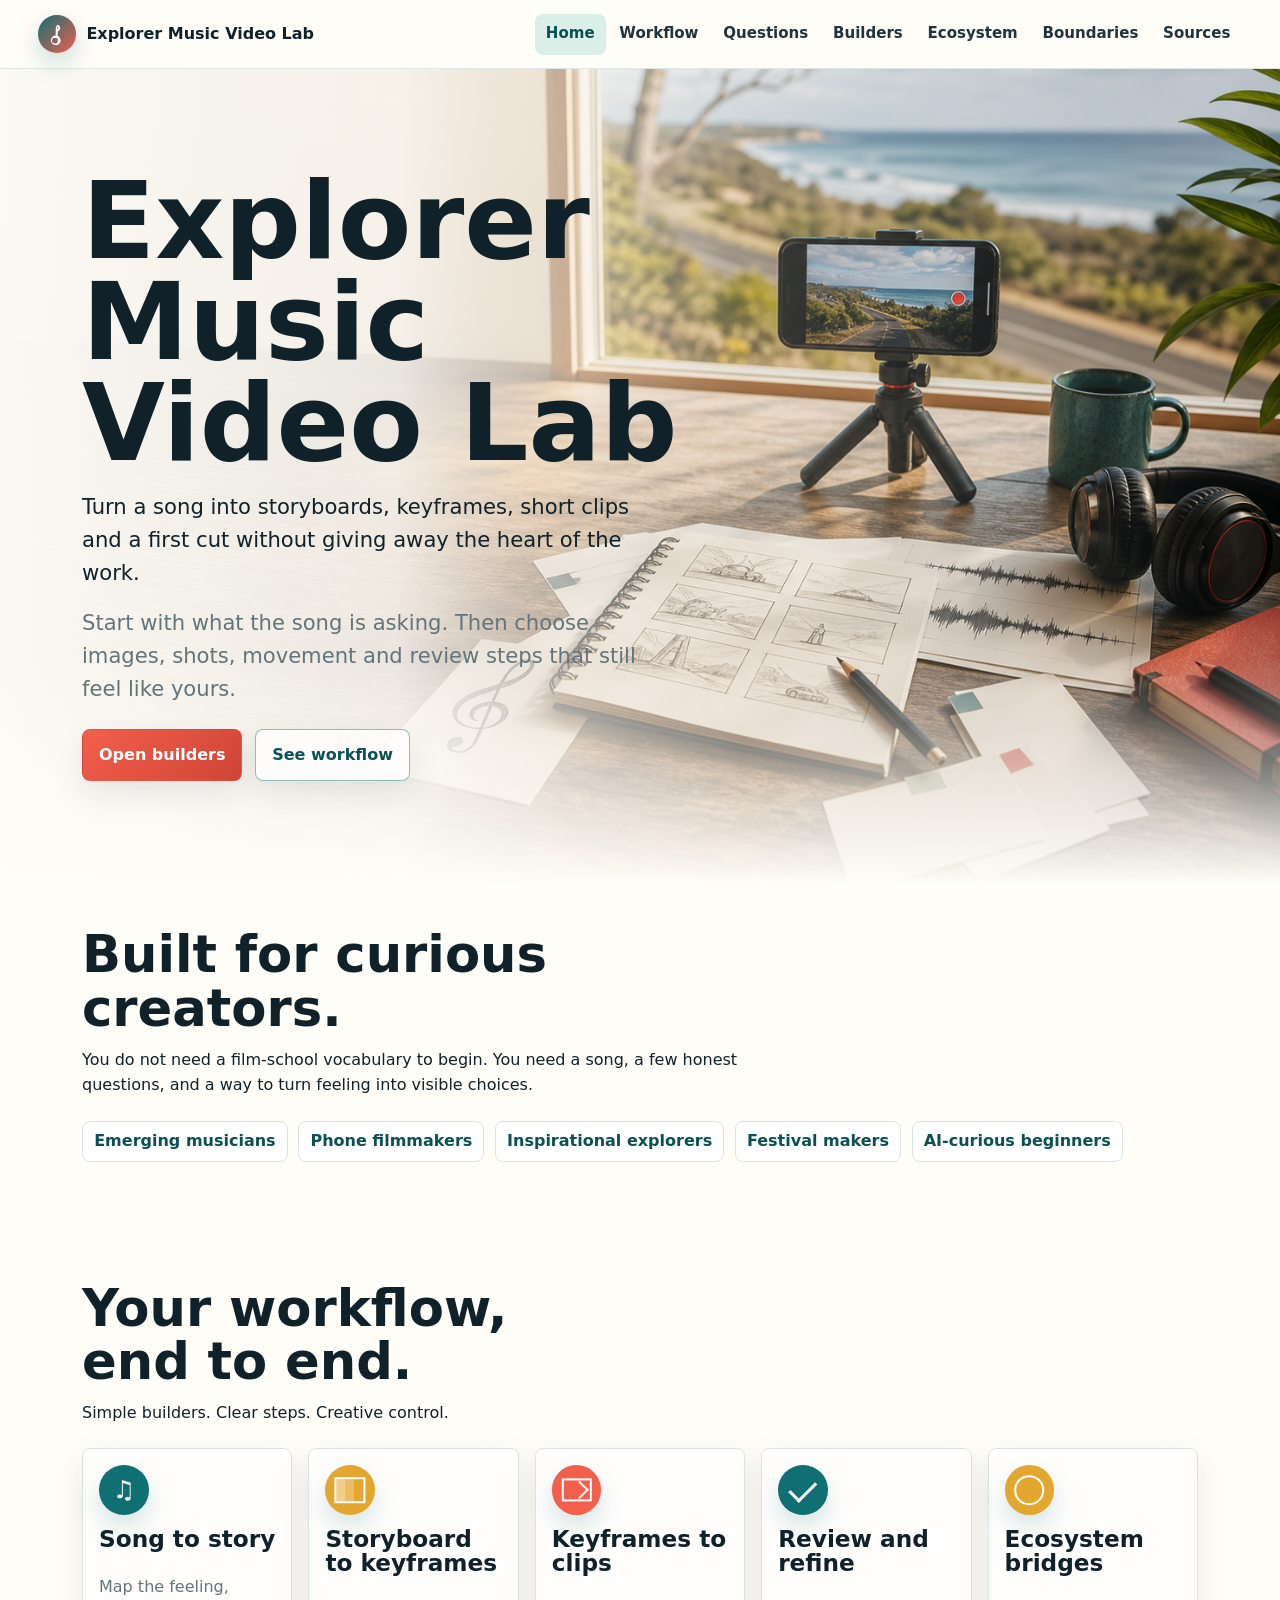
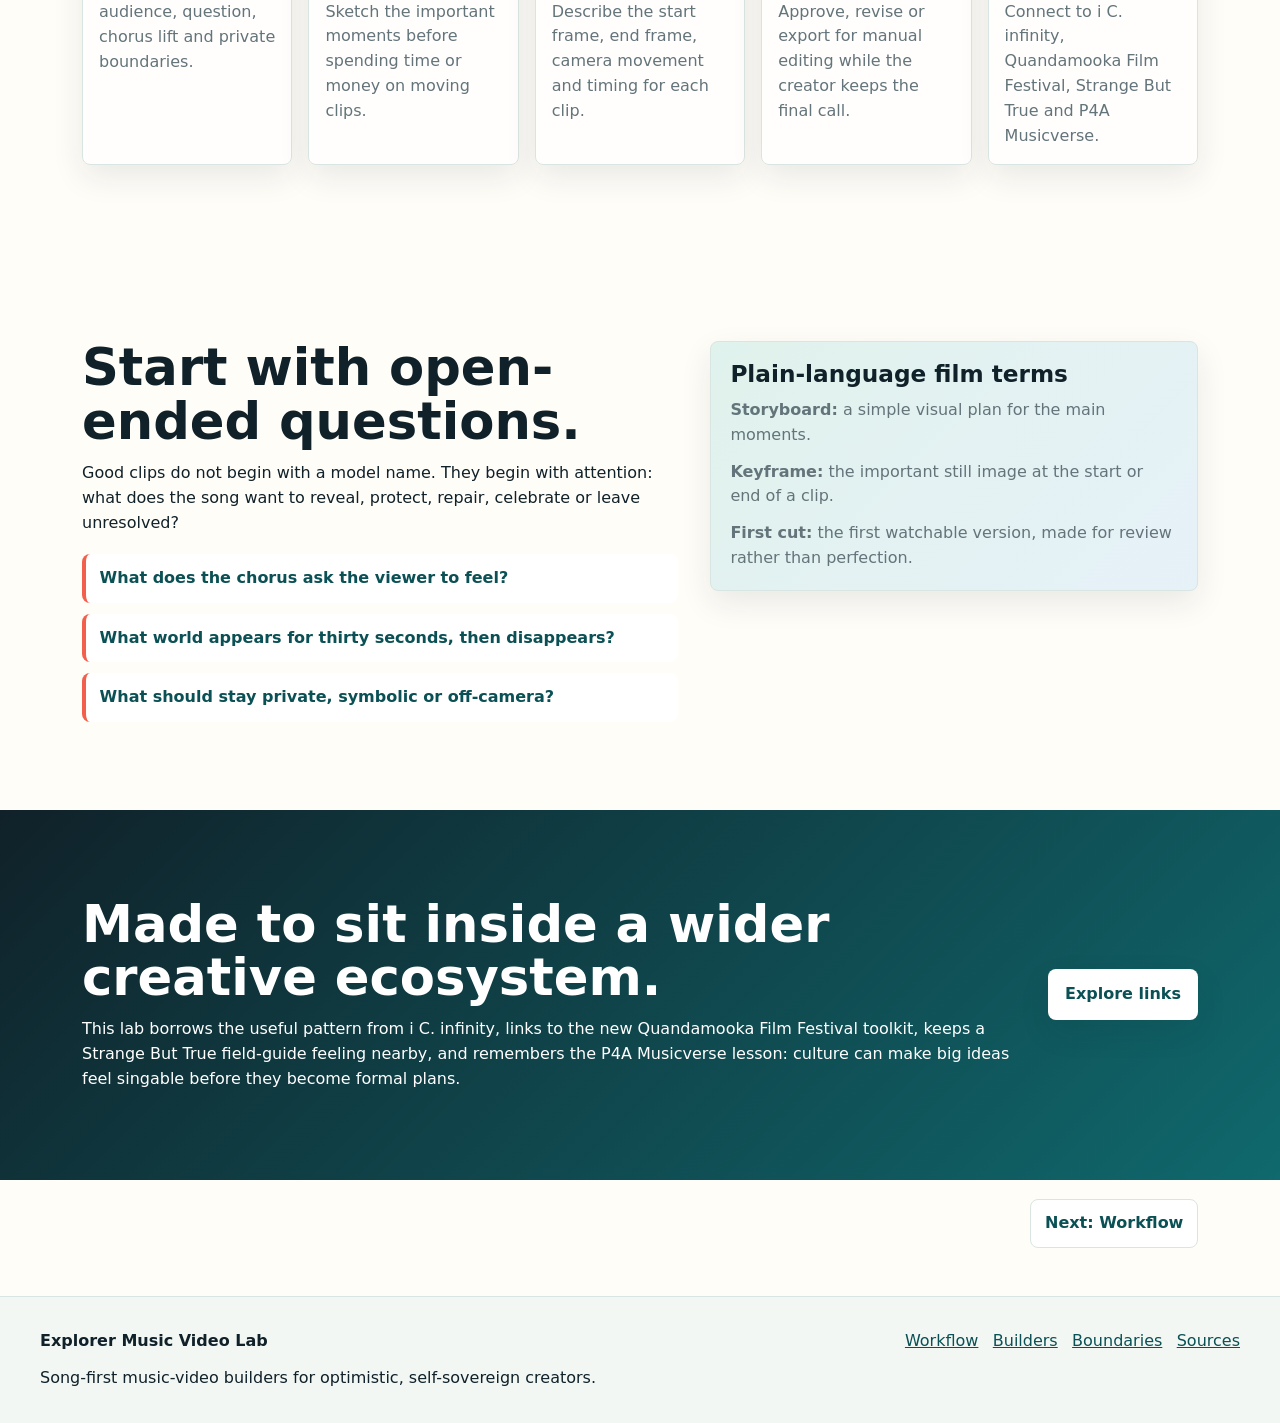
==== index.html @ 7ba35213 "Create explorer music video lab" ====
<!doctype html>
<html lang="en-AU">
  <head>
    <meta charset="utf-8">
    <meta name="viewport" content="width=device-width, initial-scale=1">
    <title>Explorer Music Video Lab</title>
    <meta name="description" content="A practical music-video clip builder for emerging musicians, phone filmmakers, artists, community storytellers and optimistic explorers.">
    <meta property="og:site_name" content="Explorer Music Video Lab">
    <meta property="og:type" content="website">
    <meta property="og:title" content="Explorer Music Video Lab">
    <meta property="og:description" content="Turn songs into storyboards, keyframes, short clips and review-ready music-video plans.">
    <meta property="og:image" content="assets/img/hero-workbench.png">
    <meta name="twitter:card" content="summary_large_image">
    <meta name="theme-color" content="#0f6f73">
    <link rel="icon" href="assets/favicon.svg" type="image/svg+xml">
    <link rel="stylesheet" href="assets/css/styles.css">
  </head>
  <body data-page="home">
    <a class="skip-link" href="#main">Skip to content</a>
    <header class="site-header" data-site-header></header>
    <main id="main">
      <section class="hero hero-home">
        <div class="hero-media" aria-hidden="true">
          <img src="assets/img/hero-workbench.png" alt="">
        </div>
        <div class="hero-copy">
          <h1>Explorer Music Video Lab</h1>
          <p>Turn a song into storyboards, keyframes, short clips and a first cut without giving away the heart of the work.</p>
          <p class="plain-note">Start with what the song is asking. Then choose images, shots, movement and review steps that still feel like yours.</p>
          <div class="hero-actions" aria-label="Primary actions">
            <a class="button primary" href="builders/index.html">Open builders</a>
            <a class="button secondary" href="workflow.html">See workflow</a>
          </div>
        </div>
      </section>

      <section class="section intro-strip" aria-labelledby="built-for-title">
        <div class="section-heading">
          <h2 id="built-for-title">Built for curious creators.</h2>
          <p>You do not need a film-school vocabulary to begin. You need a song, a few honest questions, and a way to turn feeling into visible choices.</p>
        </div>
        <div class="signal-row">
          <span>Emerging musicians</span>
          <span>Phone filmmakers</span>
          <span>Inspirational explorers</span>
          <span>Festival makers</span>
          <span>AI-curious beginners</span>
        </div>
      </section>

      <section class="section workflow-preview" aria-labelledby="workflow-title">
        <div class="section-heading compact">
          <h2 id="workflow-title">Your workflow, end to end.</h2>
          <p>Simple builders. Clear steps. Creative control.</p>
        </div>
        <div class="workflow-cards">
          <a class="step-card" href="builders/song-seed.html">
            <span class="step-icon music"></span>
            <h3>Song to story</h3>
            <p>Map the feeling, audience, question, chorus lift and private boundaries.</p>
          </a>
          <a class="step-card" href="builders/storyboard.html">
            <span class="step-icon board"></span>
            <h3>Storyboard to keyframes</h3>
            <p>Sketch the important moments before spending time or money on moving clips.</p>
          </a>
          <a class="step-card" href="builders/keyframe-shot.html">
            <span class="step-icon frame"></span>
            <h3>Keyframes to clips</h3>
            <p>Describe the start frame, end frame, camera movement and timing for each clip.</p>
          </a>
          <a class="step-card" href="builders/clip-review.html">
            <span class="step-icon review"></span>
            <h3>Review and refine</h3>
            <p>Approve, revise or export for manual editing while the creator keeps the final call.</p>
          </a>
          <a class="step-card" href="ecosystem.html">
            <span class="step-icon bridge"></span>
            <h3>Ecosystem bridges</h3>
            <p>Connect to i C. infinity, Quandamooka Film Festival, Strange But True and P4A Musicverse.</p>
          </a>
        </div>
      </section>

      <section class="section split-section" aria-labelledby="question-title">
        <div>
          <h2 id="question-title">Start with open-ended questions.</h2>
          <p>Good clips do not begin with a model name. They begin with attention: what does the song want to reveal, protect, repair, celebrate or leave unresolved?</p>
          <div class="question-stack">
            <a href="questions.html#song">What does the chorus ask the viewer to feel?</a>
            <a href="questions.html#world">What world appears for thirty seconds, then disappears?</a>
            <a href="questions.html#boundaries">What should stay private, symbolic or off-camera?</a>
          </div>
        </div>
        <div class="studio-panel">
          <h3>Plain-language film terms</h3>
          <p><strong>Storyboard:</strong> a simple visual plan for the main moments.</p>
          <p><strong>Keyframe:</strong> the important still image at the start or end of a clip.</p>
          <p><strong>First cut:</strong> the first watchable version, made for review rather than perfection.</p>
        </div>
      </section>

      <section class="section bridge-band" aria-labelledby="bridge-title">
        <div>
          <h2 id="bridge-title">Made to sit inside a wider creative ecosystem.</h2>
          <p>This lab borrows the useful pattern from i C. infinity, links to the new Quandamooka Film Festival toolkit, keeps a Strange But True field-guide feeling nearby, and remembers the P4A Musicverse lesson: culture can make big ideas feel singable before they become formal plans.</p>
        </div>
        <a class="button light" href="ecosystem.html">Explore links</a>
      </section>

      <nav class="page-nav" data-page-nav aria-label="Page navigation"></nav>
    </main>
    <footer class="site-footer" data-site-footer></footer>
    <button class="to-top" type="button" data-to-top aria-label="Back to top">Top</button>
    <script src="assets/js/site.js"></script>
  </body>
</html>
---- assets/css/styles.css ----
:root {
  --ink: #102129;
  --ink-2: #20343b;
  --muted: #63747a;
  --paper: #fffdf8;
  --paper-2: #f7fbf8;
  --line: #d9e5e2;
  --teal: #0f6f73;
  --teal-dark: #0a5054;
  --coral: #f25f4c;
  --coral-dark: #cf4536;
  --gold: #e3a72f;
  --mint: #d9efe8;
  --sky: #dcecf5;
  --shadow: 0 20px 55px rgba(16, 33, 41, .12);
  --soft-shadow: 0 12px 32px rgba(16, 33, 41, .09);
  --radius: 8px;
  --max: 1180px;
}

* {
  box-sizing: border-box;
}

html {
  scroll-behavior: smooth;
}

body {
  margin: 0;
  color: var(--ink);
  background:
    linear-gradient(180deg, rgba(15, 111, 115, .06), transparent 28rem),
    var(--paper);
  font-family: Inter, ui-sans-serif, system-ui, -apple-system, BlinkMacSystemFont, "Segoe UI", Arial, sans-serif;
  line-height: 1.55;
}

img,
svg {
  max-width: 100%;
  display: block;
}

a {
  color: var(--teal-dark);
}

a:hover,
a:focus-visible {
  color: var(--coral-dark);
}

.skip-link {
  position: absolute;
  left: 1rem;
  top: .6rem;
  z-index: 30;
  transform: translateY(-140%);
  padding: .65rem .85rem;
  border-radius: var(--radius);
  background: var(--ink);
  color: white;
  text-decoration: none;
}

.skip-link:focus {
  transform: translateY(0);
}

.site-header {
  position: sticky;
  top: 0;
  z-index: 20;
  display: flex;
  align-items: center;
  justify-content: space-between;
  gap: 1rem;
  padding: .85rem clamp(1rem, 3vw, 2.5rem);
  border-bottom: 1px solid rgba(217, 229, 226, .86);
  background: rgba(255, 253, 248, .94);
  backdrop-filter: blur(16px);
}

.brand {
  display: inline-flex;
  align-items: center;
  gap: .65rem;
  min-width: 0;
  color: var(--ink);
  text-decoration: none;
  font-weight: 900;
}

.brand-mark {
  display: inline-grid;
  place-items: center;
  flex: 0 0 auto;
  width: 2.35rem;
  height: 2.35rem;
  border-radius: 50%;
  color: white;
  background: linear-gradient(135deg, var(--teal), var(--coral));
  box-shadow: 0 10px 24px rgba(15, 111, 115, .22);
}

.brand-mark svg {
  width: 1.4rem;
  height: 1.4rem;
}

.brand span:last-child {
  overflow-wrap: anywhere;
}

.nav-toggle {
  display: none;
}

.site-nav {
  display: flex;
  align-items: center;
  gap: .15rem;
  flex-wrap: wrap;
  justify-content: flex-end;
}

.site-nav a {
  padding: .55rem .7rem;
  border-radius: var(--radius);
  color: var(--ink-2);
  text-decoration: none;
  font-size: .94rem;
  font-weight: 750;
}

.site-nav a[aria-current="page"],
.site-nav a:hover,
.site-nav a:focus-visible {
  color: var(--teal-dark);
  background: var(--mint);
}

.hero {
  position: relative;
  min-height: clamp(34rem, 76vh, 50rem);
  display: grid;
  align-items: center;
  overflow: hidden;
}

.hero-media {
  position: absolute;
  inset: 0;
  z-index: 0;
  background: var(--paper-2);
}

.hero-media::after {
  content: "";
  position: absolute;
  inset: 0;
  background:
    linear-gradient(90deg, rgba(255, 253, 248, .98) 0%, rgba(255, 253, 248, .88) 31%, rgba(255, 253, 248, .2) 58%, rgba(255, 253, 248, 0) 100%),
    linear-gradient(180deg, rgba(255, 253, 248, 0) 72%, var(--paper) 100%);
}

.hero-media img {
  width: 100%;
  height: 100%;
  object-fit: cover;
  object-position: center right;
}

.hero-copy {
  position: relative;
  z-index: 1;
  width: min(100%, var(--max));
  margin-inline: auto;
  padding: clamp(5rem, 8vw, 8rem) clamp(1rem, 4vw, 2rem);
}

.hero-copy h1 {
  max-width: 9.5ch;
  margin: 0;
  font-size: clamp(3rem, 9vw, 6.7rem);
  line-height: .94;
  letter-spacing: 0;
}

.hero-copy p {
  max-width: 35rem;
  margin: 1.1rem 0 0;
  font-size: clamp(1.05rem, 1.7vw, 1.32rem);
}

.plain-note {
  color: var(--muted);
}

.hero-actions,
.button-row {
  display: flex;
  flex-wrap: wrap;
  gap: .8rem;
  margin-top: 1.5rem;
}

.button,
button.button {
  display: inline-flex;
  align-items: center;
  justify-content: center;
  min-height: 2.8rem;
  padding: .78rem 1rem;
  border: 1px solid var(--line);
  border-radius: var(--radius);
  color: var(--ink);
  background: white;
  text-decoration: none;
  font: inherit;
  font-weight: 850;
  cursor: pointer;
  box-shadow: var(--soft-shadow);
}

.button.primary,
.button.light {
  border-color: transparent;
  color: white;
  background: linear-gradient(135deg, var(--coral), var(--coral-dark));
}

.button.secondary {
  color: var(--teal-dark);
  background: rgba(255, 255, 255, .72);
  border-color: rgba(15, 111, 115, .45);
}

.button.light {
  background: white;
  color: var(--teal-dark);
}

.section,
.page-shell {
  width: min(100%, var(--max));
  margin-inline: auto;
  padding: clamp(3rem, 7vw, 5.5rem) clamp(1rem, 4vw, 2rem);
}

.page-shell {
  padding-top: 0;
}

.page-shell > .section {
  width: 100%;
  padding-inline: 0;
}

.section-heading {
  max-width: 45rem;
}

.section-heading.compact {
  max-width: 34rem;
}

h1,
h2,
h3 {
  margin: 0;
  line-height: 1.05;
  letter-spacing: 0;
}

h2 {
  font-size: clamp(2rem, 4vw, 3.4rem);
}

h3 {
  font-size: clamp(1.18rem, 2vw, 1.45rem);
}

p {
  margin: .75rem 0 0;
}

.intro-strip {
  display: grid;
  gap: 1.5rem;
  padding-top: 2.8rem;
}

.signal-row {
  display: flex;
  flex-wrap: wrap;
  gap: .65rem;
}

.signal-row span {
  display: inline-flex;
  min-height: 2.3rem;
  align-items: center;
  border: 1px solid var(--line);
  border-radius: var(--radius);
  padding: .42rem .7rem;
  background: white;
  color: var(--teal-dark);
  font-weight: 800;
}

.workflow-preview {
  padding-top: 2rem;
}

.workflow-cards,
.link-grid,
.boundary-grid,
.question-board {
  display: grid;
  grid-template-columns: repeat(3, minmax(0, 1fr));
  gap: 1rem;
  margin-top: 1.4rem;
}

.workflow-cards {
  grid-template-columns: repeat(5, minmax(0, 1fr));
}

.step-card,
.link-grid article,
.boundary-grid article,
.question-board article,
.studio-panel,
.builder-card,
.form-card,
.preview-card,
.source-list {
  min-width: 0;
  border: 1px solid var(--line);
  border-radius: var(--radius);
  background: rgba(255, 255, 255, .78);
  box-shadow: var(--soft-shadow);
}

.step-card {
  display: grid;
  grid-template-rows: auto auto 1fr;
  gap: .75rem;
  min-height: 18rem;
  padding: 1rem;
  color: inherit;
  text-decoration: none;
}

.step-card p,
.link-grid p,
.boundary-grid p,
.question-board p,
.builder-card p,
.studio-panel p {
  color: var(--muted);
}

.step-icon {
  width: 3.1rem;
  height: 3.1rem;
  border-radius: 50%;
  background: var(--teal);
  position: relative;
  box-shadow: 0 12px 26px rgba(15, 111, 115, .18);
}

.step-icon::before,
.step-icon::after {
  content: "";
  position: absolute;
  inset: 50% auto auto 50%;
  transform: translate(-50%, -50%);
}

.step-icon.music::before {
  content: "\266B";
  color: white;
  font-size: 1.55rem;
  font-weight: 900;
}

.step-icon.board::before {
  width: 1.7rem;
  height: 1.35rem;
  border: 2px solid white;
  box-shadow: inset .55rem 0 0 rgba(255,255,255,.25), inset 1.1rem 0 0 rgba(255,255,255,.25);
}

.step-icon.frame::before {
  width: 1.65rem;
  height: 1.2rem;
  border: 2px solid white;
}

.step-icon.frame::after {
  width: .7rem;
  height: .7rem;
  border-top: 2px solid white;
  border-right: 2px solid white;
  transform: translate(-30%, -50%) rotate(45deg);
}

.step-icon.review::before {
  width: 1.45rem;
  height: .78rem;
  border-left: 3px solid white;
  border-bottom: 3px solid white;
  transform: translate(-50%, -60%) rotate(-45deg);
}

.step-icon.bridge::before {
  width: 1.6rem;
  height: 1.6rem;
  border: 2px solid white;
  border-radius: 50%;
}

.step-card:nth-child(2) .step-icon,
.step-card:nth-child(5) .step-icon {
  background: var(--gold);
}

.step-card:nth-child(3) .step-icon {
  background: var(--coral);
}

.split-section {
  display: grid;
  grid-template-columns: minmax(0, 1.1fr) minmax(18rem, .9fr);
  gap: clamp(1rem, 4vw, 2rem);
  align-items: start;
}

.question-stack {
  display: grid;
  gap: .65rem;
  margin-top: 1.2rem;
}

.question-stack a {
  display: block;
  padding: .75rem .85rem;
  border-left: 4px solid var(--coral);
  background: white;
  border-radius: var(--radius);
  text-decoration: none;
  font-weight: 800;
}

.studio-panel {
  padding: 1.2rem;
  background:
    linear-gradient(135deg, rgba(217, 239, 232, .8), rgba(220, 236, 245, .72)),
    white;
}

.bridge-band {
  width: 100%;
  max-width: none;
  display: grid;
  grid-template-columns: minmax(0, 1fr) auto;
  gap: 1rem;
  align-items: center;
  padding-inline: max(clamp(1rem, 4vw, 2rem), calc((100vw - var(--max)) / 2 + 2rem));
  color: white;
  background:
    linear-gradient(135deg, rgba(16, 33, 41, .94), rgba(15, 111, 115, .92)),
    var(--ink);
}

.bridge-band h2,
.bridge-band p {
  color: white;
}

.page-hero {
  padding: clamp(4.8rem, 9vw, 8rem) 0 clamp(2rem, 5vw, 4rem);
  max-width: 50rem;
}

.small-hero h1 {
  max-width: 12ch;
  font-size: clamp(3rem, 8vw, 5.8rem);
}

.small-hero p {
  font-size: clamp(1.05rem, 2vw, 1.35rem);
  color: var(--muted);
}

.timeline {
  display: grid;
  gap: 1rem;
  margin-top: 1.3rem;
}

.timeline article {
  display: grid;
  grid-template-columns: 4.2rem minmax(0, .7fr) minmax(0, 1fr) auto;
  gap: 1rem;
  align-items: center;
  padding: 1rem;
  border: 1px solid var(--line);
  border-radius: var(--radius);
  background: white;
  box-shadow: var(--soft-shadow);
}

.timeline span {
  display: inline-grid;
  place-items: center;
  width: 3.2rem;
  height: 3.2rem;
  border-radius: 50%;
  color: white;
  background: var(--teal);
  font-weight: 1000;
}

.timeline p {
  color: var(--muted);
}

.timeline a,
.link-grid a {
  font-weight: 850;
}

.question-board article,
.boundary-grid article,
.link-grid article {
  padding: 1.1rem;
}

.link-grid span {
  display: block;
  margin-bottom: .65rem;
  color: var(--coral-dark);
  font-weight: 900;
}

.source-list {
  padding: 1.3rem;
}

.source-list h2 + p {
  margin-bottom: 1.4rem;
}

.builder-directory {
  display: grid;
  grid-template-columns: repeat(3, minmax(0, 1fr));
  gap: 1rem;
  margin-top: 1.4rem;
}

.builder-card {
  display: grid;
  gap: .65rem;
  padding: 1rem;
  color: inherit;
  text-decoration: none;
}

.builder-card span {
  color: var(--teal-dark);
  font-weight: 950;
}

.builder-layout {
  display: grid;
  grid-template-columns: minmax(0, 1fr) minmax(21rem, .8fr);
  gap: 1rem;
  align-items: start;
}

.form-card,
.preview-card {
  padding: 1rem;
}

.builder-form {
  display: grid;
  gap: 1rem;
}

.field {
  display: grid;
  gap: .35rem;
}

.field label {
  font-weight: 850;
}

.field small {
  color: var(--muted);
}

input,
textarea,
select {
  width: 100%;
  border: 1px solid #c8d7d3;
  border-radius: var(--radius);
  padding: .78rem .82rem;
  color: var(--ink);
  background: white;
  font: inherit;
}

textarea {
  min-height: 7.5rem;
  resize: vertical;
}

.preview-card {
  position: sticky;
  top: 5.5rem;
}

.markdown-preview {
  min-height: 18rem;
  max-height: 46vh;
  overflow: auto;
  white-space: pre-wrap;
  word-break: break-word;
  border: 1px solid var(--line);
  border-radius: var(--radius);
  padding: 1rem;
  background: #0d2028;
  color: #f4fbf7;
  font: 500 .92rem/1.55 ui-monospace, SFMono-Regular, Menlo, Consolas, "Liberation Mono", monospace;
}

.builder-actions {
  display: flex;
  flex-wrap: wrap;
  gap: .65rem;
  margin-top: 1rem;
}

.copy-status {
  min-height: 1.5rem;
  color: var(--teal-dark);
  font-weight: 800;
}

.page-nav {
  width: min(100%, var(--max));
  margin: 0 auto;
  padding: 1.2rem clamp(1rem, 4vw, 2rem) 3rem;
  display: flex;
  justify-content: space-between;
  gap: 1rem;
}

.page-nav a {
  display: inline-flex;
  max-width: 48%;
  padding: .7rem .85rem;
  border: 1px solid var(--line);
  border-radius: var(--radius);
  background: white;
  text-decoration: none;
  font-weight: 850;
}

.site-footer {
  display: grid;
  grid-template-columns: minmax(0, 1fr) auto;
  gap: 1rem;
  padding: 2rem clamp(1rem, 4vw, 2.5rem);
  border-top: 1px solid var(--line);
  background: #f2f7f4;
}

.footer-links {
  display: flex;
  flex-wrap: wrap;
  justify-content: flex-end;
  gap: .5rem .9rem;
}

.to-top {
  position: fixed;
  right: 1rem;
  bottom: 1rem;
  z-index: 25;
  display: none;
  min-width: 3rem;
  min-height: 3rem;
  border: 0;
  border-radius: 50%;
  color: white;
  background: var(--teal);
  box-shadow: var(--shadow);
  font-weight: 900;
  cursor: pointer;
}

.to-top.is-visible {
  display: inline-grid;
  place-items: center;
}

@media (max-width: 1120px) {
  .workflow-cards {
    grid-template-columns: repeat(3, minmax(0, 1fr));
  }
}

@media (max-width: 900px) {
  .site-header {
    align-items: flex-start;
  }

  .nav-toggle {
    display: inline-flex;
    align-items: center;
    justify-content: center;
    min-height: 2.35rem;
    padding: .45rem .7rem;
    border: 1px solid var(--line);
    border-radius: var(--radius);
    color: var(--ink);
    background: white;
    font: inherit;
    font-weight: 850;
  }

  .site-nav {
    position: absolute;
    inset: calc(100% - 1px) 1rem auto 1rem;
    display: none;
    align-items: stretch;
    flex-direction: column;
    padding: .7rem;
    border: 1px solid var(--line);
    border-radius: var(--radius);
    background: white;
    box-shadow: var(--shadow);
  }

  .site-nav.is-open {
    display: flex;
  }

  .hero {
    min-height: auto;
    align-items: end;
  }

  .hero-media {
    position: relative;
    height: 21rem;
    order: 1;
  }

  .hero-media::after {
    background: linear-gradient(180deg, rgba(255,253,248,0) 30%, var(--paper) 100%);
  }

  .hero-copy {
    padding-top: 4rem;
  }

  .workflow-cards,
  .link-grid,
  .boundary-grid,
  .question-board,
  .builder-directory,
  .builder-layout,
  .split-section,
  .bridge-band,
  .site-footer {
    grid-template-columns: 1fr;
  }

  .preview-card {
    position: static;
  }

  .timeline article {
    grid-template-columns: 3.7rem minmax(0, 1fr);
  }

  .timeline p,
  .timeline a {
    grid-column: 2;
  }

  .bridge-band {
    padding-inline: clamp(1rem, 4vw, 2rem);
  }
}

@media (max-width: 620px) {
  .site-header {
    padding-inline: .85rem;
  }

  .brand {
    max-width: 13rem;
  }

  .hero-copy h1,
  .small-hero h1 {
    font-size: clamp(2.6rem, 16vw, 4.4rem);
    max-width: 8.6ch;
  }

  .hero-actions,
  .button-row,
  .builder-actions,
  .page-nav,
  .footer-links {
    flex-direction: column;
    align-items: stretch;
  }

  .button,
  .page-nav a {
    width: 100%;
    max-width: none;
  }

  .workflow-cards {
    grid-template-columns: 1fr;
  }

  .step-card {
    min-height: 0;
  }
}

@media (prefers-reduced-motion: reduce) {
  *,
  *::before,
  *::after {
    scroll-behavior: auto !important;
    animation-duration: .01ms !important;
    animation-iteration-count: 1 !important;
    transition-duration: .01ms !important;
  }
}
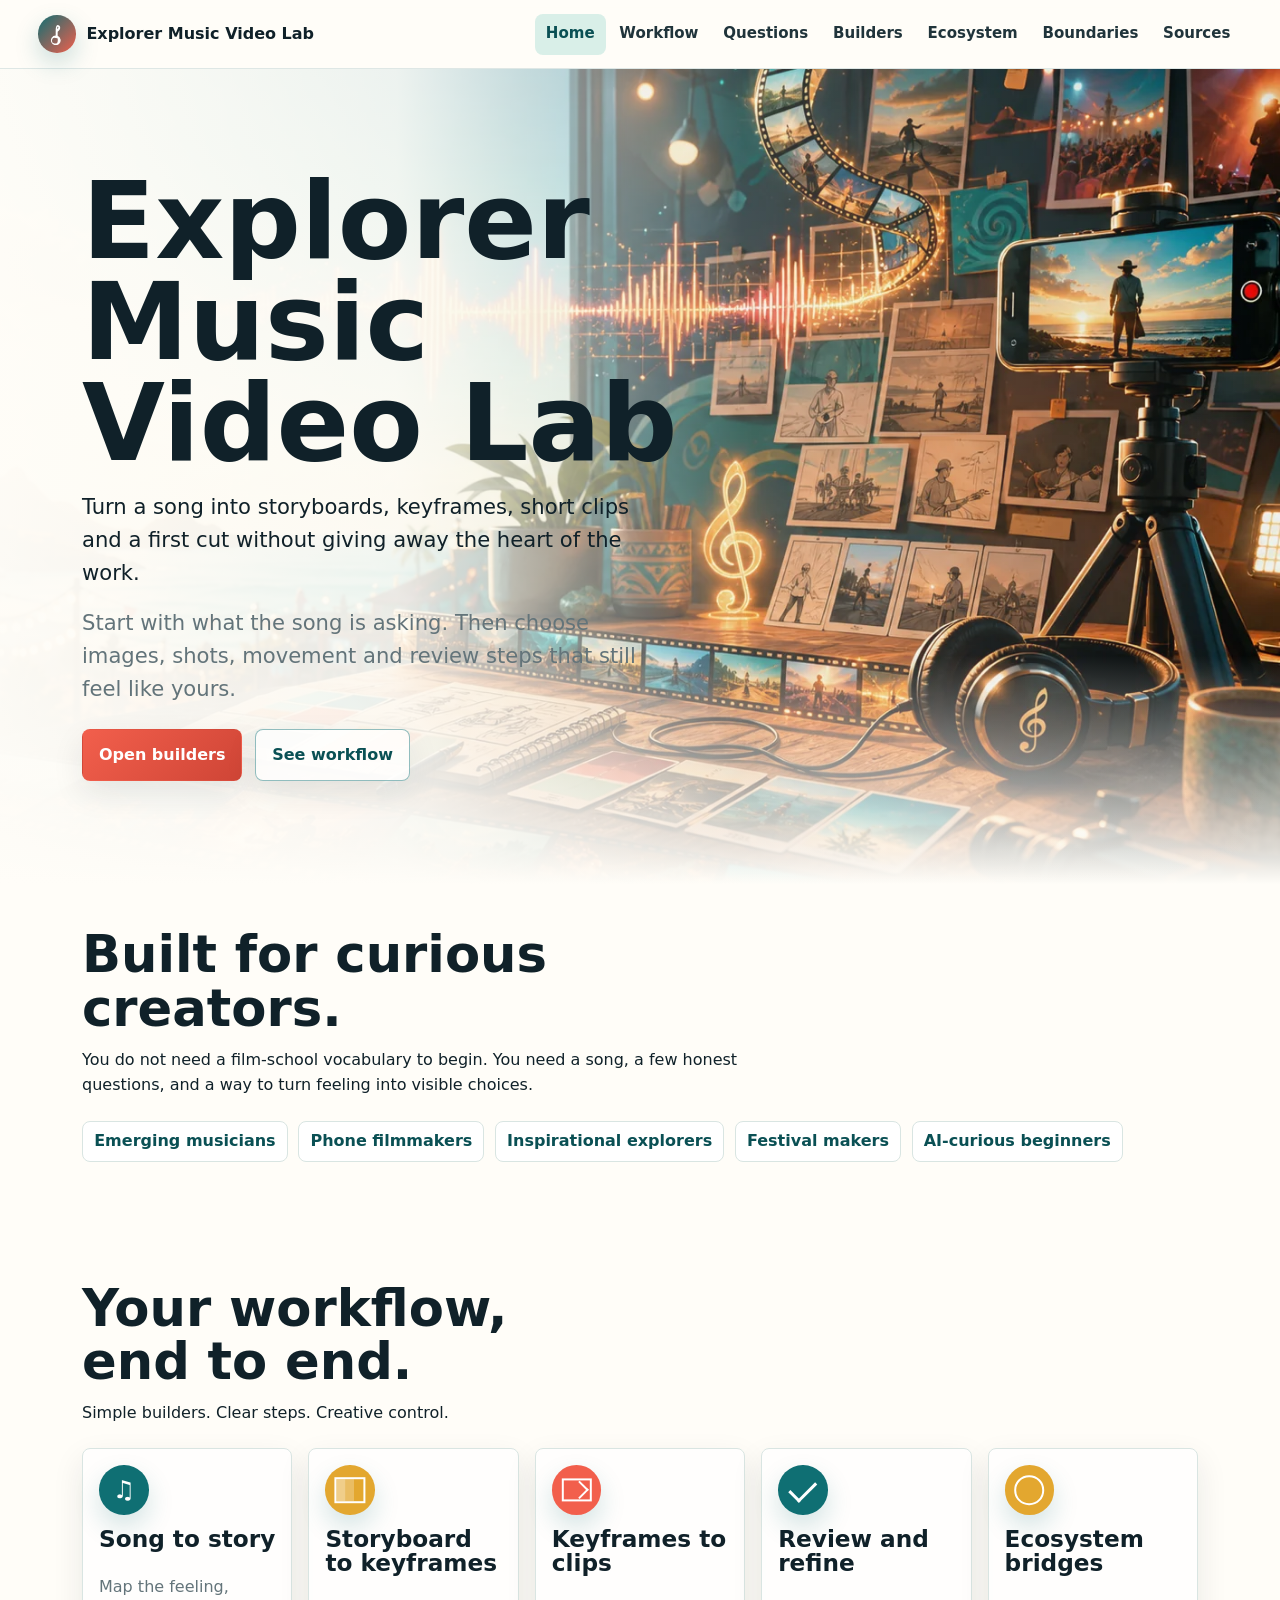
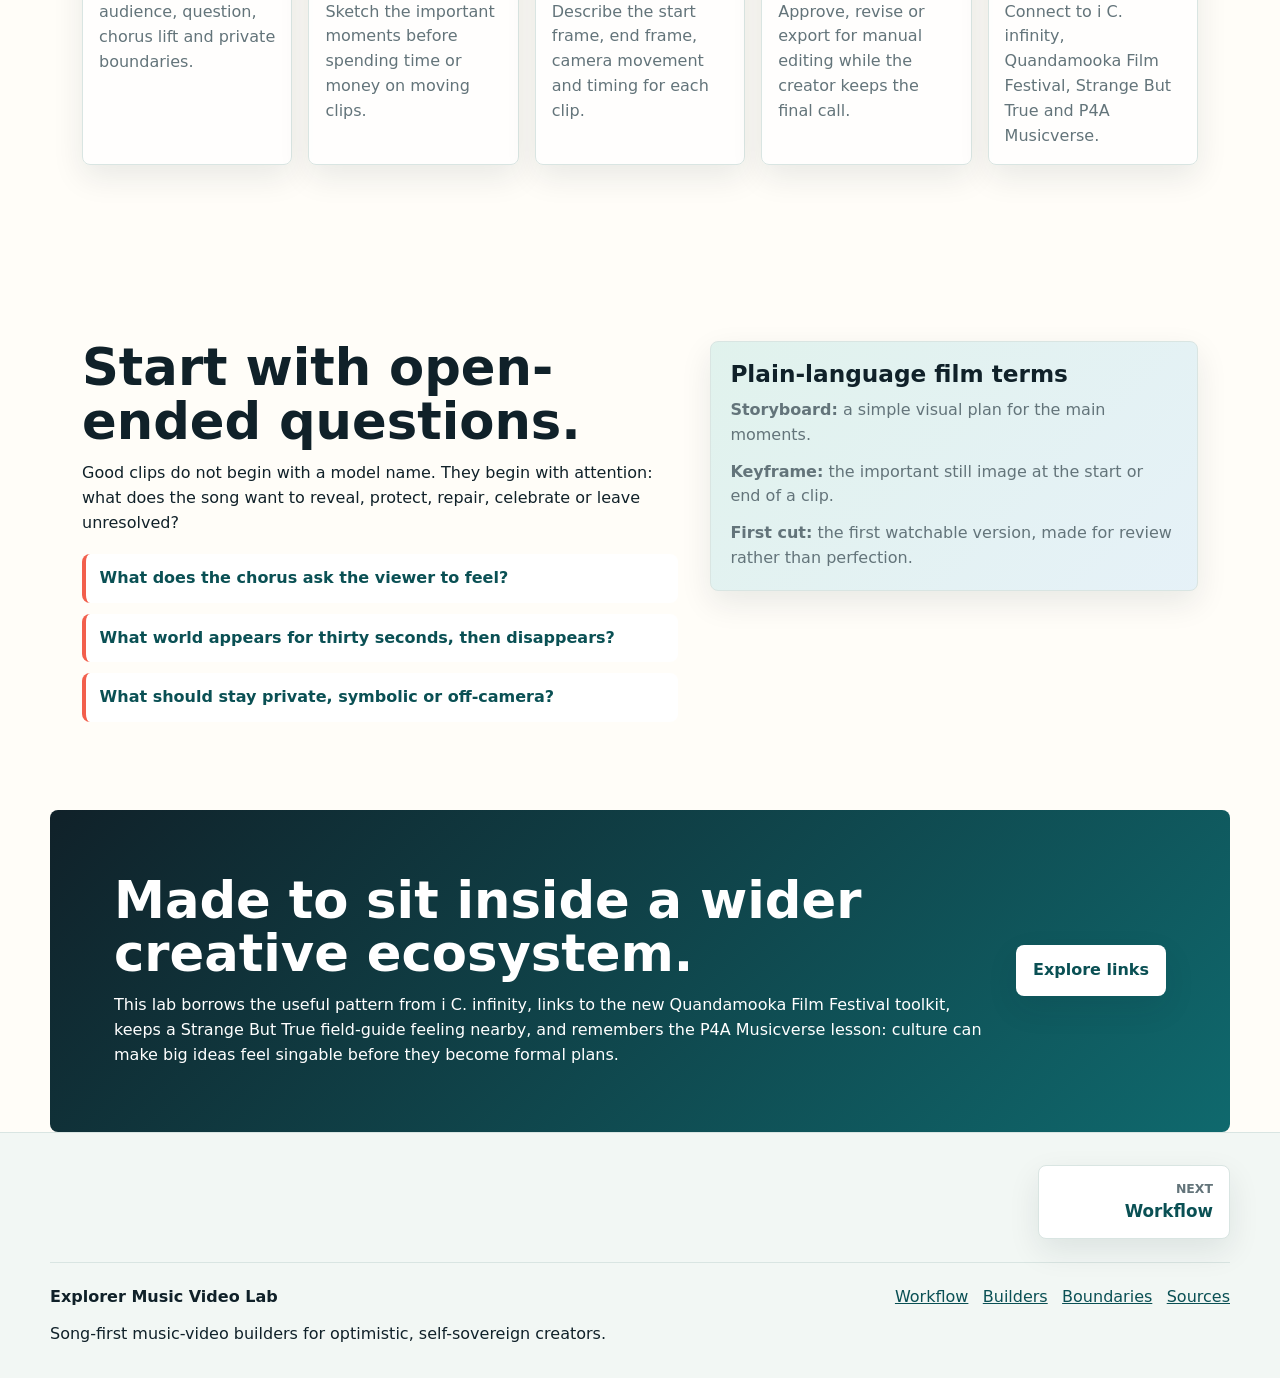
==== commit 0d7c1eb6: "Fix page containers and hero images" ====
--- a/index.html
+++ b/index.html
@@ -9,7 +9,7 @@
     <meta property="og:type" content="website">
     <meta property="og:title" content="Explorer Music Video Lab">
     <meta property="og:description" content="Turn songs into storyboards, keyframes, short clips and review-ready music-video plans.">
-    <meta property="og:image" content="assets/img/hero-workbench.png">
+    <meta property="og:image" content="assets/img/hero-home.webp">
     <meta name="twitter:card" content="summary_large_image">
     <meta name="theme-color" content="#0f6f73">
     <link rel="icon" href="assets/favicon.svg" type="image/svg+xml">
@@ -21,7 +21,7 @@
     <main id="main">
       <section class="hero hero-home">
         <div class="hero-media" aria-hidden="true">
-          <img src="assets/img/hero-workbench.png" alt="">
+          <img src="assets/img/hero-home.webp" alt="">
         </div>
         <div class="hero-copy">
           <h1>Explorer Music Video Lab</h1>
--- a/assets/css/styles.css
+++ b/assets/css/styles.css
@@ -463,13 +463,15 @@
 }
 
 .bridge-band {
-  width: 100%;
-  max-width: none;
+  width: min(calc(100% - clamp(2rem, 8vw, 4rem)), var(--max));
+  max-width: var(--max);
+  margin-inline: auto;
   display: grid;
   grid-template-columns: minmax(0, 1fr) auto;
   gap: 1rem;
   align-items: center;
-  padding-inline: max(clamp(1rem, 4vw, 2rem), calc((100vw - var(--max)) / 2 + 2rem));
+  padding: clamp(2rem, 5vw, 4rem);
+  border-radius: var(--radius);
   color: white;
   background:
     linear-gradient(135deg, rgba(16, 33, 41, .94), rgba(15, 111, 115, .92)),
@@ -482,13 +484,38 @@
 }
 
 .page-hero {
-  padding: clamp(4.8rem, 9vw, 8rem) 0 clamp(2rem, 5vw, 4rem);
-  max-width: 50rem;
+  display: grid;
+  grid-template-columns: minmax(0, .95fr) minmax(18rem, .75fr);
+  gap: clamp(1rem, 4vw, 2rem);
+  align-items: center;
+  max-width: none;
+  padding: clamp(2.25rem, 5vw, 4.6rem) 0 clamp(2rem, 5vw, 4rem);
+}
+
+.page-hero-copy {
+  max-width: 48rem;
+}
+
+.page-hero-media {
+  min-width: 0;
+  aspect-ratio: 16 / 10;
+  margin: 0;
+  overflow: hidden;
+  border: 1px solid var(--line);
+  border-radius: var(--radius);
+  background: var(--ink);
+  box-shadow: var(--shadow);
+}
+
+.page-hero-media img {
+  width: 100%;
+  height: 100%;
+  object-fit: cover;
 }
 
 .small-hero h1 {
-  max-width: 12ch;
-  font-size: clamp(3rem, 8vw, 5.8rem);
+  max-width: 14ch;
+  font-size: clamp(2.45rem, 5.5vw, 4.6rem);
 }
 
 .small-hero p {
@@ -540,6 +567,15 @@
   padding: 1.1rem;
 }
 
+.question-board h2,
+.boundary-grid h2,
+.link-grid h2,
+.builder-card h2 {
+  font-size: clamp(1.35rem, 2vw, 2rem);
+  line-height: 1.1;
+  overflow-wrap: anywhere;
+}
+
 .link-grid span {
   display: block;
   margin-bottom: .65rem;
@@ -548,11 +584,30 @@
 }
 
 .source-list {
+  display: grid;
+  gap: .85rem;
   padding: 1.3rem;
 }
 
+.source-list h2 {
+  margin-top: .75rem;
+  font-size: clamp(1.45rem, 2.7vw, 2.25rem);
+  line-height: 1.1;
+  overflow-wrap: anywhere;
+}
+
+.source-list h2:first-child {
+  margin-top: 0;
+}
+
+.source-list p {
+  max-width: 72rem;
+  margin-top: 0;
+  font-size: clamp(1rem, 1.2vw, 1.08rem);
+}
+
 .source-list h2 + p {
-  margin-bottom: 1.4rem;
+  margin-bottom: .35rem;
 }
 
 .builder-directory {
@@ -675,12 +730,58 @@
 }
 
 .site-footer {
-  display: grid;
-  grid-template-columns: minmax(0, 1fr) auto;
-  gap: 1rem;
+  display: block;
   padding: 2rem clamp(1rem, 4vw, 2.5rem);
   border-top: 1px solid var(--line);
   background: #f2f7f4;
+}
+
+.footer-page-nav {
+  display: flex;
+  justify-content: space-between;
+  gap: 1rem;
+  width: min(100%, var(--max));
+  margin: 0 auto 1.4rem;
+  padding-bottom: 1.4rem;
+  border-bottom: 1px solid var(--line);
+}
+
+.footer-page-nav a {
+  display: grid;
+  min-width: 12rem;
+  max-width: 48%;
+  padding: .85rem 1rem;
+  border: 1px solid var(--line);
+  border-radius: var(--radius);
+  background: white;
+  color: var(--teal-dark);
+  text-decoration: none;
+  box-shadow: var(--soft-shadow);
+}
+
+.footer-page-nav a:last-child {
+  text-align: right;
+  justify-items: end;
+}
+
+.footer-page-nav span {
+  color: var(--muted);
+  font-size: .78rem;
+  font-weight: 850;
+  text-transform: uppercase;
+}
+
+.footer-page-nav strong {
+  overflow-wrap: anywhere;
+  font-size: 1.05rem;
+}
+
+.footer-main {
+  display: grid;
+  grid-template-columns: minmax(0, 1fr) auto;
+  gap: 1rem;
+  width: min(100%, var(--max));
+  margin-inline: auto;
 }
 
 .footer-links {
@@ -780,9 +881,20 @@
   .builder-directory,
   .builder-layout,
   .split-section,
+  .page-hero,
   .bridge-band,
-  .site-footer {
+  .footer-main {
     grid-template-columns: 1fr;
+  }
+
+  .page-hero-media {
+    order: -1;
+    aspect-ratio: 16 / 8.5;
+  }
+
+  .footer-page-nav {
+    display: grid;
+    grid-template-columns: 1fr 1fr;
   }
 
   .preview-card {
@@ -814,23 +926,34 @@
 
   .hero-copy h1,
   .small-hero h1 {
-    font-size: clamp(2.6rem, 16vw, 4.4rem);
-    max-width: 8.6ch;
+    font-size: clamp(2.35rem, 13vw, 3.9rem);
+    max-width: 11ch;
   }
 
   .hero-actions,
   .button-row,
   .builder-actions,
   .page-nav,
-  .footer-links {
+  .footer-links,
+  .footer-page-nav {
     flex-direction: column;
     align-items: stretch;
   }
 
   .button,
-  .page-nav a {
+  .page-nav a,
+  .footer-page-nav a {
     width: 100%;
     max-width: none;
+  }
+
+  .footer-page-nav {
+    display: flex;
+  }
+
+  .footer-page-nav a:last-child {
+    text-align: left;
+    justify-items: start;
   }
 
   .workflow-cards {
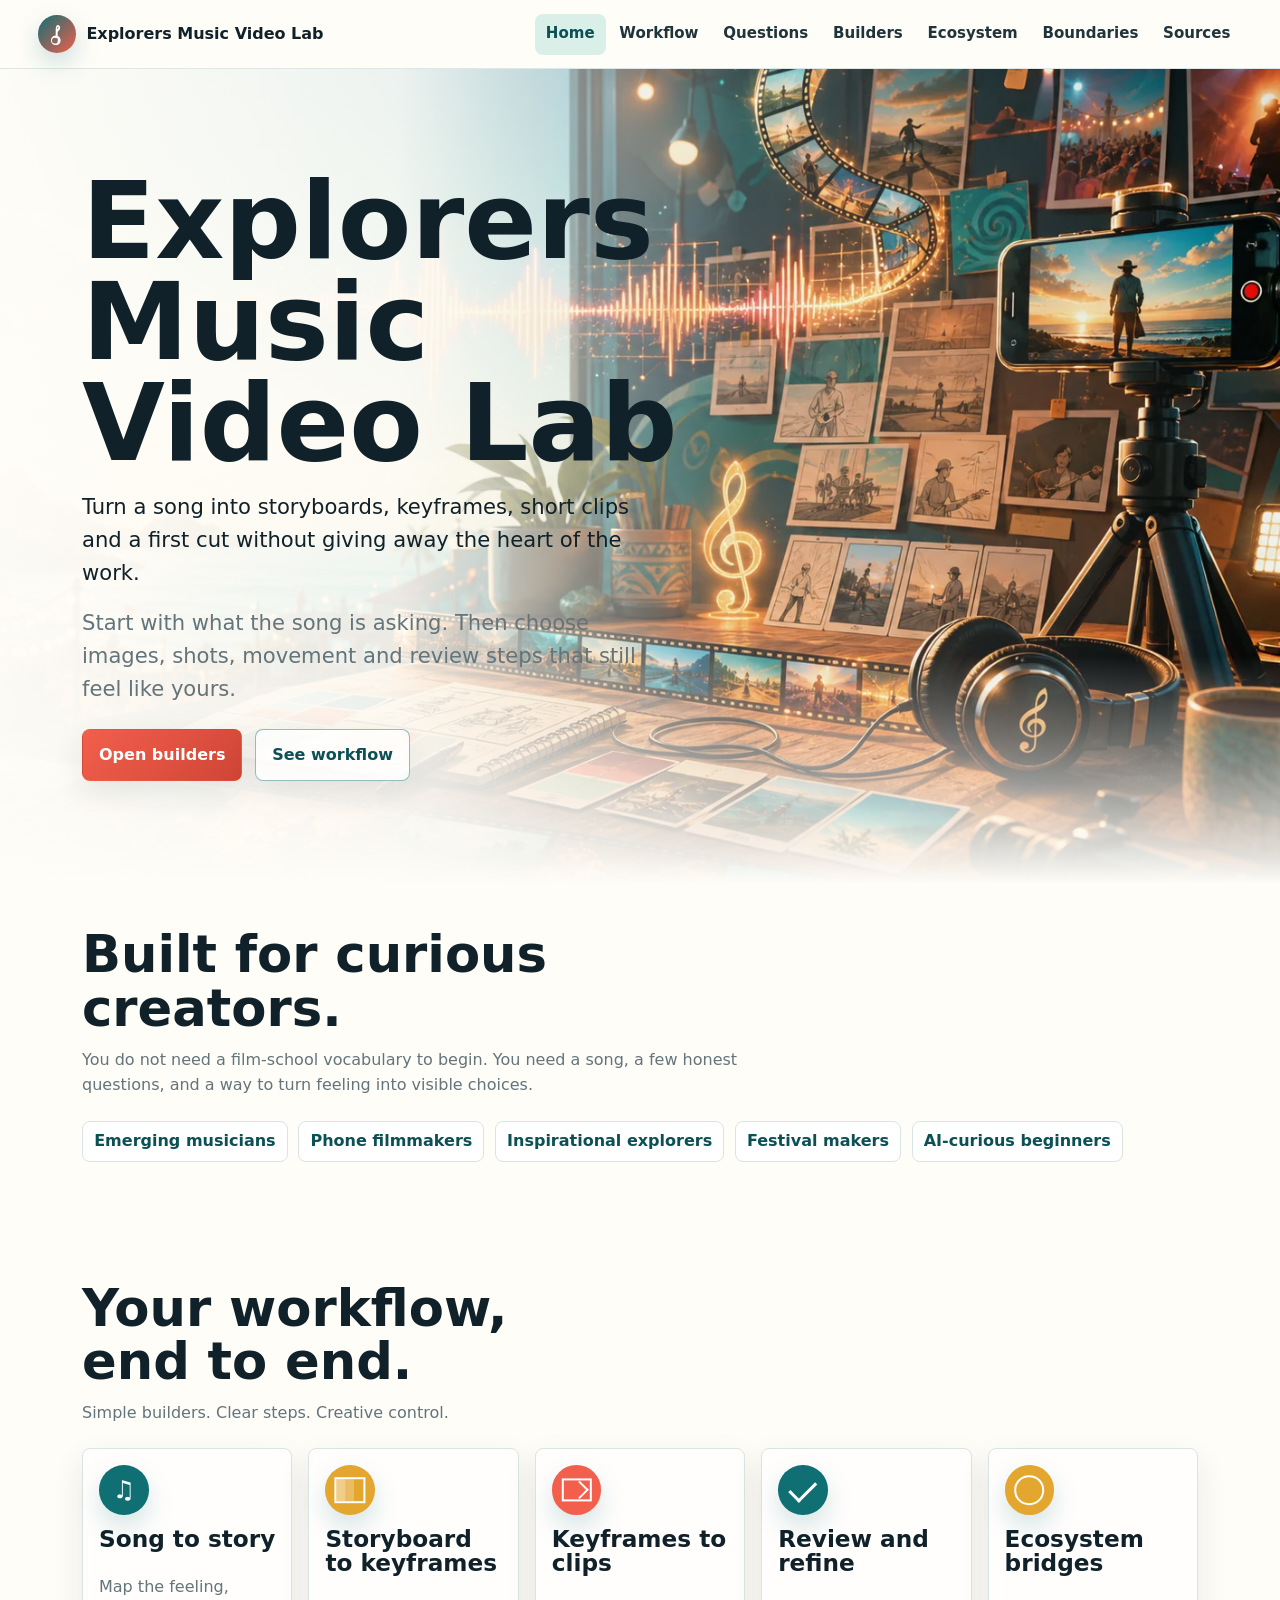
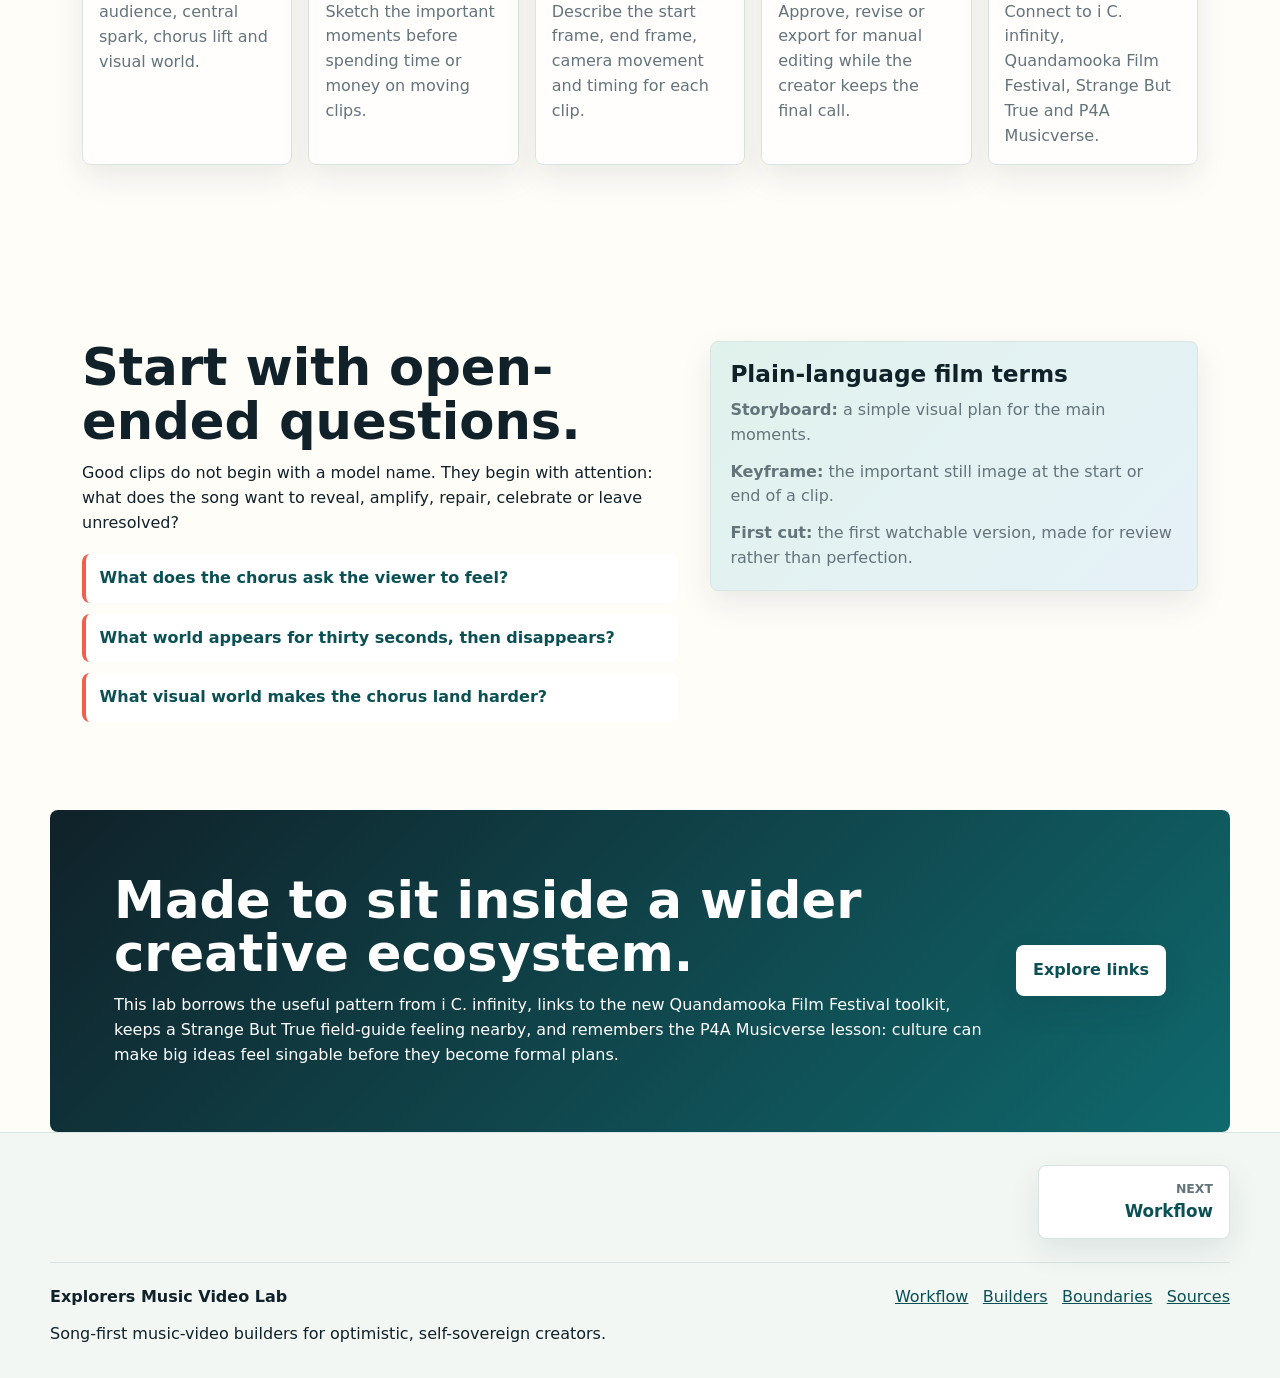
==== commit d7812e87: "Rework sources page and brand tone" ====
--- a/index.html
+++ b/index.html
@@ -3,11 +3,11 @@
   <head>
     <meta charset="utf-8">
     <meta name="viewport" content="width=device-width, initial-scale=1">
-    <title>Explorer Music Video Lab</title>
+    <title>Explorers Music Video Lab</title>
     <meta name="description" content="A practical music-video clip builder for emerging musicians, phone filmmakers, artists, community storytellers and optimistic explorers.">
-    <meta property="og:site_name" content="Explorer Music Video Lab">
+    <meta property="og:site_name" content="Explorers Music Video Lab">
     <meta property="og:type" content="website">
-    <meta property="og:title" content="Explorer Music Video Lab">
+    <meta property="og:title" content="Explorers Music Video Lab">
     <meta property="og:description" content="Turn songs into storyboards, keyframes, short clips and review-ready music-video plans.">
     <meta property="og:image" content="assets/img/hero-home.webp">
     <meta name="twitter:card" content="summary_large_image">
@@ -24,7 +24,7 @@
           <img src="assets/img/hero-home.webp" alt="">
         </div>
         <div class="hero-copy">
-          <h1>Explorer Music Video Lab</h1>
+          <h1>Explorers Music Video Lab</h1>
           <p>Turn a song into storyboards, keyframes, short clips and a first cut without giving away the heart of the work.</p>
           <p class="plain-note">Start with what the song is asking. Then choose images, shots, movement and review steps that still feel like yours.</p>
           <div class="hero-actions" aria-label="Primary actions">
@@ -57,7 +57,7 @@
           <a class="step-card" href="builders/song-seed.html">
             <span class="step-icon music"></span>
             <h3>Song to story</h3>
-            <p>Map the feeling, audience, question, chorus lift and private boundaries.</p>
+            <p>Map the feeling, audience, central spark, chorus lift and visual world.</p>
           </a>
           <a class="step-card" href="builders/storyboard.html">
             <span class="step-icon board"></span>
@@ -85,11 +85,11 @@
       <section class="section split-section" aria-labelledby="question-title">
         <div>
           <h2 id="question-title">Start with open-ended questions.</h2>
-          <p>Good clips do not begin with a model name. They begin with attention: what does the song want to reveal, protect, repair, celebrate or leave unresolved?</p>
+          <p>Good clips do not begin with a model name. They begin with attention: what does the song want to reveal, amplify, repair, celebrate or leave unresolved?</p>
           <div class="question-stack">
             <a href="questions.html#song">What does the chorus ask the viewer to feel?</a>
             <a href="questions.html#world">What world appears for thirty seconds, then disappears?</a>
-            <a href="questions.html#boundaries">What should stay private, symbolic or off-camera?</a>
+            <a href="questions.html#world">What visual world makes the chorus land harder?</a>
           </div>
         </div>
         <div class="studio-panel">
--- a/assets/css/styles.css
+++ b/assets/css/styles.css
@@ -335,8 +335,7 @@
 .studio-panel,
 .builder-card,
 .form-card,
-.preview-card,
-.source-list {
+.preview-card {
   min-width: 0;
   border: 1px solid var(--line);
   border-radius: var(--radius);
@@ -484,41 +483,67 @@
 }
 
 .page-hero {
-  display: grid;
-  grid-template-columns: minmax(0, .95fr) minmax(18rem, .75fr);
-  gap: clamp(1rem, 4vw, 2rem);
+  position: relative;
+  left: 50%;
+  right: 50%;
+  width: 100vw;
+  max-width: none;
+  min-height: clamp(34rem, 76vh, 50rem);
+  margin-left: -50vw;
+  margin-right: -50vw;
+  display: grid;
   align-items: center;
+  overflow: hidden;
+  padding: 0;
+  background: var(--paper-2);
+}
+
+.page-hero-copy {
+  position: relative;
+  z-index: 1;
+  width: min(100%, var(--max));
   max-width: none;
-  padding: clamp(2.25rem, 5vw, 4.6rem) 0 clamp(2rem, 5vw, 4rem);
-}
-
-.page-hero-copy {
-  max-width: 48rem;
+  margin-inline: auto;
+  padding: clamp(5rem, 8vw, 8rem) clamp(1rem, 4vw, 2rem);
 }
 
 .page-hero-media {
-  min-width: 0;
-  aspect-ratio: 16 / 10;
+  position: absolute;
+  inset: 0;
+  z-index: 0;
   margin: 0;
   overflow: hidden;
-  border: 1px solid var(--line);
-  border-radius: var(--radius);
+  border: 0;
+  border-radius: 0;
   background: var(--ink);
-  box-shadow: var(--shadow);
+  box-shadow: none;
+}
+
+.page-hero-media::after {
+  content: "";
+  position: absolute;
+  inset: 0;
+  background:
+    linear-gradient(90deg, rgba(255, 253, 248, .98) 0%, rgba(255, 253, 248, .88) 33%, rgba(255, 253, 248, .28) 62%, rgba(255, 253, 248, .04) 100%),
+    linear-gradient(180deg, rgba(255, 253, 248, 0) 70%, var(--paper) 100%);
 }
 
 .page-hero-media img {
   width: 100%;
   height: 100%;
   object-fit: cover;
+  object-position: center right;
 }
 
 .small-hero h1 {
-  max-width: 14ch;
-  font-size: clamp(2.45rem, 5.5vw, 4.6rem);
+  max-width: 9.5ch;
+  font-size: clamp(3rem, 8vw, 6.2rem);
+  line-height: .94;
 }
 
 .small-hero p {
+  max-width: 37rem;
+  margin-top: 1.1rem;
   font-size: clamp(1.05rem, 2vw, 1.35rem);
   color: var(--muted);
 }
@@ -583,31 +608,139 @@
   font-weight: 900;
 }
 
-.source-list {
-  display: grid;
-  gap: .85rem;
-  padding: 1.3rem;
-}
-
-.source-list h2 {
-  margin-top: .75rem;
-  font-size: clamp(1.45rem, 2.7vw, 2.25rem);
-  line-height: 1.1;
+.source-lede {
+  display: grid;
+  grid-template-columns: minmax(0, 1fr) minmax(18rem, .45fr);
+  gap: clamp(1rem, 4vw, 2rem);
+  align-items: stretch;
+}
+
+.source-lede h2,
+.source-posture h2 {
+  max-width: 13ch;
+}
+
+.source-lede p,
+.section-heading p {
+  color: var(--muted);
+}
+
+.source-kicker {
+  display: block;
+  margin-bottom: .55rem;
+  color: var(--coral-dark);
+  font-size: .84rem;
+  font-weight: 950;
+  letter-spacing: .02em;
+  text-transform: uppercase;
+}
+
+.source-callout {
+  min-width: 0;
+  padding: 1.1rem;
+  border: 1px solid rgba(15, 111, 115, .2);
+  border-radius: var(--radius);
+  background:
+    linear-gradient(135deg, rgba(217, 239, 232, .9), rgba(220, 236, 245, .75)),
+    white;
+  box-shadow: var(--soft-shadow);
+}
+
+.source-callout strong {
+  display: block;
+  font-size: clamp(1.25rem, 2vw, 1.6rem);
+  line-height: 1.08;
+}
+
+.source-grid {
+  display: grid;
+  grid-template-columns: repeat(3, minmax(0, 1fr));
+  gap: 1rem;
+  margin-top: 1.4rem;
+}
+
+.source-grid-four {
+  grid-template-columns: repeat(4, minmax(0, 1fr));
+}
+
+.source-card {
+  display: grid;
+  align-content: start;
+  gap: .7rem;
+  min-width: 0;
+  min-height: 15rem;
+  padding: 1rem;
+  border: 1px solid var(--line);
+  border-radius: var(--radius);
+  background:
+    linear-gradient(180deg, rgba(255, 255, 255, .96), rgba(247, 251, 248, .86)),
+    white;
+  box-shadow: var(--soft-shadow);
+}
+
+.source-card span {
+  color: var(--coral-dark);
+  font-weight: 950;
+}
+
+.source-card h3 {
+  max-width: 14ch;
   overflow-wrap: anywhere;
 }
 
-.source-list h2:first-child {
-  margin-top: 0;
-}
-
-.source-list p {
-  max-width: 72rem;
-  margin-top: 0;
-  font-size: clamp(1rem, 1.2vw, 1.08rem);
-}
-
-.source-list h2 + p {
-  margin-bottom: .35rem;
+.source-card p {
+  color: var(--muted);
+}
+
+.source-card a {
+  align-self: end;
+  font-weight: 900;
+}
+
+.source-chip-row {
+  display: flex;
+  flex-wrap: wrap;
+  gap: .75rem;
+  margin-top: 1.3rem;
+}
+
+.source-chip-row a {
+  display: inline-flex;
+  min-height: 2.8rem;
+  align-items: center;
+  padding: .65rem .85rem;
+  border: 1px solid var(--line);
+  border-radius: var(--radius);
+  background: white;
+  color: var(--teal-dark);
+  text-decoration: none;
+  font-weight: 900;
+  box-shadow: var(--soft-shadow);
+}
+
+.source-posture {
+  display: grid;
+  grid-template-columns: minmax(0, .55fr) minmax(0, 1fr);
+  gap: clamp(1rem, 4vw, 2rem);
+  align-items: start;
+  padding-bottom: clamp(4rem, 8vw, 6rem);
+}
+
+.source-posture-grid {
+  display: grid;
+  gap: 1rem;
+}
+
+.source-posture-grid article {
+  padding: 1rem;
+  border-left: 4px solid var(--coral);
+  border-radius: var(--radius);
+  background: white;
+  box-shadow: var(--soft-shadow);
+}
+
+.source-posture-grid p {
+  color: var(--muted);
 }
 
 .builder-directory {
@@ -855,6 +988,10 @@
     display: flex;
   }
 
+  .page-hero {
+    min-height: clamp(32rem, 72vh, 42rem);
+  }
+
   .hero {
     min-height: auto;
     align-items: end;
@@ -870,7 +1007,17 @@
     background: linear-gradient(180deg, rgba(255,253,248,0) 30%, var(--paper) 100%);
   }
 
+  .page-hero-media::after {
+    background:
+      linear-gradient(90deg, rgba(255, 253, 248, .98) 0%, rgba(255, 253, 248, .86) 46%, rgba(255, 253, 248, .35) 100%),
+      linear-gradient(180deg, rgba(255, 253, 248, .18) 0%, rgba(255, 253, 248, .04) 58%, var(--paper) 100%);
+  }
+
   .hero-copy {
+    padding-top: 4rem;
+  }
+
+  .page-hero-copy {
     padding-top: 4rem;
   }
 
@@ -878,9 +1025,13 @@
   .link-grid,
   .boundary-grid,
   .question-board,
+  .source-grid,
+  .source-grid-four,
   .builder-directory,
   .builder-layout,
   .split-section,
+  .source-lede,
+  .source-posture,
   .page-hero,
   .bridge-band,
   .footer-main {
@@ -888,8 +1039,7 @@
   }
 
   .page-hero-media {
-    order: -1;
-    aspect-ratio: 16 / 8.5;
+    order: initial;
   }
 
   .footer-page-nav {
@@ -960,6 +1110,14 @@
     grid-template-columns: 1fr;
   }
 
+  .source-card {
+    min-height: 0;
+  }
+
+  .source-chip-row a {
+    width: 100%;
+  }
+
   .step-card {
     min-height: 0;
   }
